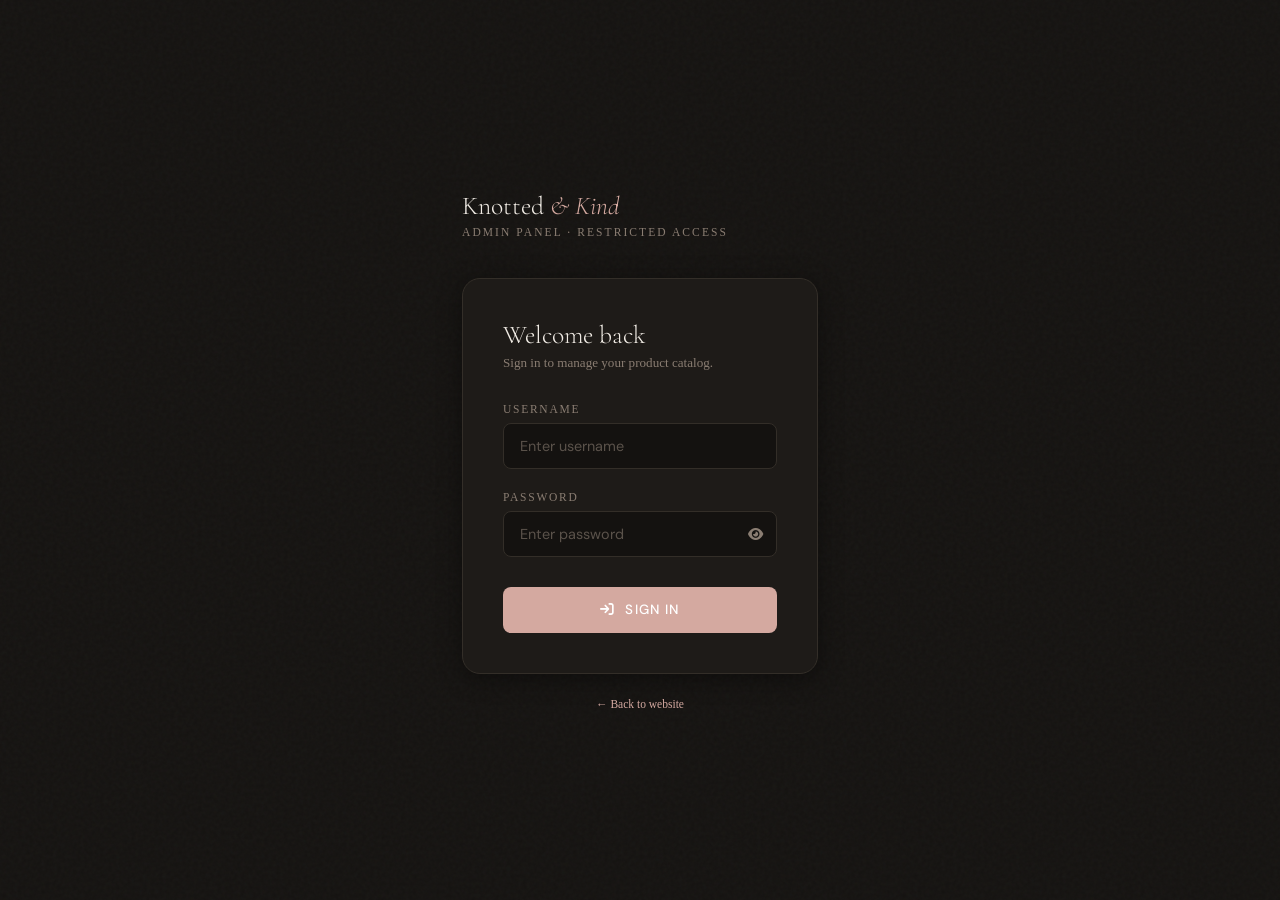
==== admin.html @ 5cdba19e "Uploaded files" ====
<!DOCTYPE html>
<html lang="en">
<head>
  <!-- =============================================
       KNOTTED & KIND — Admin Panel (admin.html)
       
       🔒 This page is NOT linked anywhere on the website.
       Access it directly at: yoursite.com/admin.html
       Default login: admin / knotted2025
       (Change credentials in admin.js → ADMIN_CONFIG)
       ============================================= -->
  <meta charset="UTF-8" />
  <meta name="viewport" content="width=device-width, initial-scale=1.0" />
  <title>Admin Panel — Knotted & Kind</title>

  <!-- Prevent search engines from indexing this page -->
  <meta name="robots" content="noindex, nofollow" />

  <!-- Font Awesome CDN -->
  <link href="https://cdnjs.cloudflare.com/ajax/libs/font-awesome/6.5.0/css/all.min.css" rel="stylesheet" />
  <!-- Google Fonts -->
  <link href="https://fonts.googleapis.com/css2?family=Cormorant+Garamond:ital,wght@0,300;0,400;0,600;1,300;1,400&family=DM+Sans:wght@300;400;500&display=swap" rel="stylesheet" />
  <!-- Admin Styles (separate CSS file) -->
  <link rel="stylesheet" href="admin.css" />
</head>
<body>

  <!-- =============================================
       LOGIN SCREEN
       Shown by default; hidden after successful auth.
       ============================================= -->
  <div id="loginScreen">
    <div class="login-box">

      <!-- Brand -->
      <div class="login-logo">Knotted <span>& Kind</span></div>
      <div class="login-subtitle">Admin Panel · Restricted Access</div>

      <!-- Login Card -->
      <div class="login-card">
        <h2>Welcome back</h2>
        <p>Sign in to manage your product catalog.</p>

        <form id="loginForm" novalidate>

          <!-- Username -->
          <div class="admin-form-group">
            <label class="admin-label" for="adminUsername">Username</label>
            <input
              type="text"
              id="adminUsername"
              class="admin-input"
              placeholder="Enter username"
              autocomplete="username"
              spellcheck="false"
            />
            <div class="input-hint" id="userError"></div>
          </div>

          <!-- Password -->
          <div class="admin-form-group">
            <label class="admin-label" for="adminPassword">Password</label>
            <div class="password-wrap">
              <input
                type="password"
                id="adminPassword"
                class="admin-input"
                placeholder="Enter password"
                autocomplete="current-password"
              />
              <button type="button" class="toggle-pw" id="togglePassword" aria-label="Toggle password">
                <i class="fa-solid fa-eye"></i>
              </button>
            </div>
            <div class="input-hint" id="passError"></div>
          </div>

          <button type="submit" class="btn-login">
            <i class="fa-solid fa-arrow-right-to-bracket" style="margin-right:0.4rem;"></i>
            Sign In
          </button>
        </form>
      </div>

      <div class="login-footer">
        <a href="index.html">← Back to website</a>
      </div>
    </div>
  </div>


  <!-- =============================================
       ADMIN APP SHELL
       Hidden until login; shown via JS.
       ============================================= -->
  <div id="adminApp">

    <!-- =========================================
         SIDEBAR
         ========================================= -->
    <aside class="admin-sidebar">

      <!-- Logo -->
      <div class="sidebar-logo">
        <div class="sidebar-logo-text">Knotted <span>& Kind</span></div>
        <span class="sidebar-badge">Admin Dashboard</span>
      </div>

      <!-- Navigation -->
      <nav class="sidebar-nav">
        <div class="sidebar-section-label">Manage</div>

        <a class="sidebar-link active" data-tab="products">
          <i class="fa-solid fa-box-open"></i>
          Products
          <span class="badge-count" id="sidebarProductCount">0</span>
        </a>

        <div class="sidebar-section-label" style="margin-top:0.5rem;">Tools</div>

        <a class="sidebar-link" id="btnExport">
          <i class="fa-solid fa-download"></i>
          Export JSON
        </a>

        <a class="sidebar-link" id="btnImport">
          <i class="fa-solid fa-upload"></i>
          Import JSON
        </a>
        <!-- Hidden file input for import -->
        <input type="file" id="importFileInput" accept=".json" style="display:none;" />

        <div class="sidebar-section-label" style="margin-top:0.5rem;">Site</div>

        <a class="sidebar-link" href="index.html" target="_blank">
          <i class="fa-solid fa-arrow-up-right-from-square"></i>
          View Website
        </a>

        <a class="sidebar-link" href="products.html" target="_blank">
          <i class="fa-solid fa-store"></i>
          View Shop
        </a>
      </nav>

      <!-- Footer / Logout -->
      <div class="sidebar-footer">
        <button class="btn-logout" id="btnLogout">
          <i class="fa-solid fa-arrow-right-from-bracket"></i>
          Log Out
        </button>
      </div>
    </aside>


    <!-- =========================================
         MAIN CONTENT
         ========================================= -->
    <div class="admin-main">

      <!-- Top Bar -->
      <header class="admin-topbar">
        <div>
          <div class="topbar-title">Product Manager</div>
          <div class="topbar-subtitle">Add, edit, reorder and manage your catalog</div>
        </div>
        <div class="topbar-actions">
          <!-- Search -->
          <div style="position:relative;">
            <i class="fa-solid fa-magnifying-glass" style="position:absolute; left:0.75rem; top:50%; transform:translateY(-50%); color:#8a7d72; font-size:0.8rem;"></i>
            <input
              type="search"
              id="tableSearch"
              placeholder="Search products..."
              style="background:#1e1b18; border:1px solid #332e28; border-radius:0.5rem; padding:0.55rem 0.9rem 0.55rem 2.2rem; color:#f0ebe4; font-family:'DM Sans',sans-serif; font-size:0.82rem; outline:none; width:200px; transition:border-color 0.2s;"
              onfocus="this.style.borderColor='#d4a9a0'"
              onblur="this.style.borderColor='#332e28'"
            />
          </div>
          <!-- Reset button -->
          <button class="btn-admin btn-admin-secondary" id="btnReset" title="Reset to default products">
            <i class="fa-solid fa-rotate-left"></i> Reset
          </button>
          <!-- Add Product -->
          <button class="btn-admin btn-admin-primary" id="btnAddProduct">
            <i class="fa-solid fa-plus"></i> Add Product
          </button>
        </div>
      </header>


      <!-- Scrollable Content -->
      <div class="admin-content">

        <!-- ── STATS ROW ── -->
        <div class="stats-row">
          <div class="stat-card accent1">
            <div class="stat-icon"><i class="fa-solid fa-box-open"></i></div>
            <div class="stat-value" id="statTotal">0</div>
            <div class="stat-name">Total Products</div>
          </div>
          <div class="stat-card accent2">
            <div class="stat-icon"><i class="fa-solid fa-eye"></i></div>
            <div class="stat-value" id="statVisible">0</div>
            <div class="stat-name">Visible</div>
          </div>
          <div class="stat-card accent3">
            <div class="stat-icon"><i class="fa-solid fa-star"></i></div>
            <div class="stat-value" id="statFeatured">0</div>
            <div class="stat-name">Featured</div>
          </div>
          <div class="stat-card accent4">
            <div class="stat-icon"><i class="fa-solid fa-tags"></i></div>
            <div class="stat-value" id="statCats">0</div>
            <div class="stat-name">Categories</div>
          </div>
        </div>

        <!-- ── PRODUCTS TABLE ── -->
        <div id="panel-products" class="admin-panel">
          <div class="section-card">
            <div class="section-card-header">
              <span class="section-card-title">All Products</span>
              <span style="font-size:0.75rem; color:#8a7d72;">
                <i class="fa-solid fa-grip-lines-vertical" style="margin-right:0.3rem;"></i>
                Drag rows to reorder · Changes auto-save
              </span>
            </div>
            <div class="section-card-body" style="overflow-x:auto;">
              <table class="admin-table">
                <thead>
                  <tr>
                    <th style="width:40px;"></th>
                    <th>Product</th>
                    <th>Category</th>
                    <th>Price</th>
                    <th>Visible</th>
                    <th>Featured</th>
                    <th>Badge</th>
                    <th>Actions</th>
                  </tr>
                </thead>
                <tbody id="productTableBody">
                  <!-- Populated by admin.js -->
                </tbody>
              </table>
            </div>
          </div>

          <!-- Help text -->
          <div style="font-size:0.75rem; color:#8a7d72; line-height:1.8; padding:0 0.2rem;">
            <i class="fa-solid fa-circle-info" style="margin-right:0.3rem; color:#d4a9a0;"></i>
            <strong style="color:#a89b8c;">Visible toggle</strong> — shows/hides the product on your shop page.
            &nbsp;·&nbsp;
            <i class="fa-solid fa-star" style="color:#d4b86a;"></i>
            <strong style="color:#a89b8c;">Star</strong> — marks product as featured on the homepage.
            &nbsp;·&nbsp;
            All changes are saved instantly and reflected on your website without refreshing.
          </div>
        </div>

      </div><!-- /admin-content -->
    </div><!-- /admin-main -->
  </div><!-- /adminApp -->


  <!-- =============================================
       ADD / EDIT PRODUCT MODAL
       ============================================= -->
  <div class="admin-modal-overlay" id="modalOverlay">
    <div class="admin-modal" id="productModal" role="dialog" aria-modal="true" aria-labelledby="modalTitle">

      <!-- Modal Header -->
      <div class="modal-header">
        <span class="modal-title" id="modalTitle">Add New Product</span>
        <button class="modal-close" id="btnCloseModal" aria-label="Close modal">
          <i class="fa-solid fa-xmark"></i>
        </button>
      </div>

      <!-- Modal Body: Product Form -->
      <div class="modal-body">
        <form id="productForm" novalidate>

          <!-- Hidden ID field for edits -->
          <input type="hidden" id="hiddenProductId" />

          <!-- Row 1: Name + Category -->
          <div class="form-row">
            <div class="form-group">
              <label for="formName">Product Name *</label>
              <input type="text" id="formName" placeholder="e.g. Baby Caps" required />
            </div>
            <div class="form-group">
              <label for="formCategory">Category *</label>
              <select id="formCategory" required>
                <option value="" disabled selected>Select category</option>
                <option value="baby">Baby Collection</option>
                <option value="accessories">Accessories</option>
                <option value="home">Home & Fun</option>
              </select>
            </div>
          </div>

          <!-- Row 2: Price + Original Price -->
          <div class="form-row">
            <div class="form-group">
              <label for="formPrice">Price (₹) *</label>
              <input type="number" id="formPrice" placeholder="e.g. 250" min="0" step="1" required />
            </div>
            <div class="form-group">
              <label for="formOriginalPrice">Original Price (₹) <span style="opacity:0.5;">optional — shows strikethrough</span></label>
              <input type="number" id="formOriginalPrice" placeholder="e.g. 350" min="0" step="1" />
            </div>
          </div>

          <!-- Row 3: Description -->
          <div class="form-row full">
            <div class="form-group">
              <label for="formDescription">Description *</label>
              <textarea id="formDescription" placeholder="Short product description..." rows="3" required></textarea>
            </div>
          </div>

          <!-- Row 4: WhatsApp Number -->
          <div class="form-row full">
            <div class="form-group">
              <label for="formWaNumber">WhatsApp Number (with country code, no +)</label>
              <input type="text" id="formWaNumber" placeholder="e.g. 919999999999" />
            </div>
          </div>

          <!-- Emoji Picker -->
          <div class="form-group" style="margin-bottom:1.2rem;">
            <label>Product Emoji * <span id="emojiPreview" style="margin-left:0.5rem; font-size:1.2rem;"></span></label>
            <input type="hidden" id="formEmoji" required />
            <div class="emoji-picker-row" id="emojiPicker">
              <!-- Populated by admin.js -->
            </div>
          </div>

          <!-- Background Color Picker -->
          <div class="form-group" style="margin-bottom:1.2rem;">
            <label>Card Background Color *</label>
            <input type="hidden" id="formBgClass" required />
            <div class="color-picker-row" id="colorPicker">
              <!-- Populated by admin.js -->
            </div>
          </div>

          <!-- Badge Picker -->
          <div class="form-group" style="margin-bottom:1.2rem;">
            <label>Badge Label</label>
            <input type="hidden" id="formBadge" />
            <div class="badge-preview-row" id="badgePicker">
              <!-- Populated by admin.js -->
            </div>
          </div>

          <!-- Visibility + Featured Toggles -->
          <div class="toggle-row">
            <div class="toggle-label">
              <strong>Visible on Shop</strong>
              Show this product on the products page
            </div>
            <label class="visibility-toggle">
              <input type="checkbox" id="formVisible" checked />
              <span class="toggle-slider"></span>
            </label>
          </div>

          <div class="toggle-row">
            <div class="toggle-label">
              <strong>Featured on Homepage</strong>
              Show in the homepage featured products section
            </div>
            <label class="visibility-toggle">
              <input type="checkbox" id="formFeatured" />
              <span class="toggle-slider"></span>
            </label>
          </div>

        </form>
      </div><!-- /modal-body -->

      <!-- Modal Footer -->
      <div class="modal-footer">
        <button class="btn-admin btn-admin-secondary" id="btnCancelModal">Cancel</button>
        <button class="btn-admin btn-admin-primary" type="submit" form="productForm">
          <i class="fa-solid fa-floppy-disk"></i> Save Product
        </button>
      </div>

    </div><!-- /admin-modal -->
  </div><!-- /modal-overlay -->


  <!-- =============================================
       SCRIPTS (order matters)
       1. products-data.js — shared data layer
       2. admin.js          — admin panel logic
       ============================================= -->
  <script src="products-data.js"></script>
  <script src="admin.js"></script>

  <!-- Update sidebar badge count after init -->
  <script>
    // Sync the sidebar product count badge whenever the page loads
    document.addEventListener("DOMContentLoaded", () => {
      const badge = document.getElementById("sidebarProductCount");
      if (badge) badge.textContent = getProducts().length;
    });
  </script>

</body>
</html>
---- admin.css ----
/* ============================================================
   KNOTTED & KIND — Admin Panel Styles (admin.css)
   A sleek dark-mode dashboard that contrasts the soft public site.
   ============================================================ */

/* ============================================================
   1. DESIGN TOKENS
   ============================================================ */
:root {
  /* Admin palette — dark, authoritative, editorial */
  --admin-bg:       #141210;
  --admin-surface:  #1e1b18;
  --admin-card:     #252118;
  --admin-border:   #332e28;
  --admin-hover:    #2e2920;
  --admin-text:     #f0ebe4;
  --admin-muted:    #8a7d72;
  --admin-accent:   #d4a9a0;   /* dusty rose — matches brand */
  --admin-accent2:  #b8c4b1;   /* sage */
  --admin-danger:   #c97c6a;
  --admin-success:  #7ab87a;
  --admin-warning:  #d4b86a;
  --admin-blue:     #7aa8d4;

  --admin-radius:   0.75rem;
  --admin-shadow:   0 4px 24px rgba(0,0,0,0.4);

  --font-display:   'Cormorant Garamond', serif;
  --font-body:      'DM Sans', sans-serif;
  --font-mono:      'JetBrains Mono', 'Fira Code', monospace;
}

/* ============================================================
   2. RESET
   ============================================================ */
*, *::before, *::after { box-sizing: border-box; margin: 0; padding: 0; }

html, body {
  height: 100%;
  -webkit-font-smoothing: antialiased;
}

/* ============================================================
   3. LOGIN SCREEN
   ============================================================ */
#loginScreen {
  position: fixed;
  inset: 0;
  background: var(--admin-bg);
  display: flex;
  align-items: center;
  justify-content: center;
  z-index: 99999;
  /* subtle grain */
  background-image: url("data:image/svg+xml,%3Csvg viewBox='0 0 256 256' xmlns='http://www.w3.org/2000/svg'%3E%3Cfilter id='noise'%3E%3CfeTurbulence type='fractalNoise' baseFrequency='0.9' numOctaves='4' stitchTiles='stitch'/%3E%3C/filter%3E%3Crect width='100%25' height='100%25' filter='url(%23noise)' opacity='0.03'/%3E%3C/svg%3E");
}

.login-box {
  width: 100%;
  max-width: 420px;
  padding: 2rem;
}

.login-logo {
  font-family: var(--font-display);
  font-size: 1.6rem;
  font-weight: 300;
  color: var(--admin-text);
  margin-bottom: 0.3rem;
}

.login-logo span { color: var(--admin-accent); font-style: italic; }

.login-subtitle {
  font-size: 0.72rem;
  letter-spacing: 0.18em;
  text-transform: uppercase;
  color: var(--admin-muted);
  margin-bottom: 2.5rem;
}

.login-card {
  background: var(--admin-surface);
  border: 1px solid var(--admin-border);
  border-radius: calc(var(--admin-radius) * 1.5);
  padding: 2.5rem;
  box-shadow: var(--admin-shadow);
}

.login-card h2 {
  font-family: var(--font-display);
  font-size: 1.6rem;
  font-weight: 300;
  color: var(--admin-text);
  margin-bottom: 0.3rem;
}

.login-card p {
  font-size: 0.82rem;
  color: var(--admin-muted);
  margin-bottom: 2rem;
}

.admin-form-group { margin-bottom: 1.4rem; }

.admin-label {
  display: block;
  font-size: 0.72rem;
  letter-spacing: 0.15em;
  text-transform: uppercase;
  color: var(--admin-muted);
  margin-bottom: 0.5rem;
  font-weight: 500;
}

.admin-input {
  width: 100%;
  background: var(--admin-bg);
  border: 1px solid var(--admin-border);
  border-radius: 0.5rem;
  padding: 0.8rem 1rem;
  font-family: var(--font-body);
  font-size: 0.9rem;
  color: var(--admin-text);
  transition: border-color 0.2s, box-shadow 0.2s;
  outline: none;
}

.admin-input::placeholder { color: var(--admin-muted); opacity: 0.6; }

.admin-input:focus {
  border-color: var(--admin-accent);
  box-shadow: 0 0 0 3px rgba(212,169,160,0.15);
}

.admin-input.error { border-color: var(--admin-danger); }

.input-hint {
  font-size: 0.72rem;
  color: var(--admin-danger);
  margin-top: 0.4rem;
  display: none;
}

.input-hint.show { display: block; }

.password-wrap { position: relative; }

.toggle-pw {
  position: absolute;
  right: 0.9rem;
  top: 50%;
  transform: translateY(-50%);
  background: none;
  border: none;
  color: var(--admin-muted);
  cursor: pointer;
  font-size: 0.85rem;
  transition: color 0.2s;
}

.toggle-pw:hover { color: var(--admin-text); }

.btn-login {
  width: 100%;
  background: var(--admin-accent);
  color: #fff;
  border: none;
  padding: 0.9rem;
  border-radius: 0.5rem;
  font-family: var(--font-body);
  font-size: 0.84rem;
  letter-spacing: 0.1em;
  text-transform: uppercase;
  cursor: pointer;
  transition: background 0.2s, transform 0.15s;
  font-weight: 500;
  margin-top: 0.5rem;
}

.btn-login:hover  { background: #c49590; transform: translateY(-1px); }
.btn-login:active { transform: translateY(0); }

.login-footer {
  margin-top: 1.5rem;
  font-size: 0.72rem;
  color: var(--admin-muted);
  text-align: center;
}

.login-footer a {
  color: var(--admin-accent);
  text-decoration: none;
}

/* ============================================================
   4. ADMIN APP SHELL (hidden until login)
   ============================================================ */
#adminApp {
  display: none;
  height: 100vh;
  background: var(--admin-bg);
  color: var(--admin-text);
  font-family: var(--font-body);
  font-weight: 300;
  overflow: hidden;
}

#adminApp.visible { display: flex; }

/* ============================================================
   5. SIDEBAR
   ============================================================ */
.admin-sidebar {
  width: 240px;
  background: var(--admin-surface);
  border-right: 1px solid var(--admin-border);
  display: flex;
  flex-direction: column;
  flex-shrink: 0;
  overflow-y: auto;
  transition: width 0.3s ease;
}

.sidebar-logo {
  padding: 1.8rem 1.5rem 1.2rem;
  border-bottom: 1px solid var(--admin-border);
}

.sidebar-logo-text {
  font-family: var(--font-display);
  font-size: 1.25rem;
  font-weight: 300;
  color: var(--admin-text);
}

.sidebar-logo-text span { color: var(--admin-accent); font-style: italic; }

.sidebar-badge {
  font-size: 0.62rem;
  letter-spacing: 0.15em;
  text-transform: uppercase;
  color: var(--admin-muted);
  display: block;
  margin-top: 0.15rem;
}

.sidebar-nav {
  padding: 1rem 0;
  flex: 1;
}

.sidebar-section-label {
  font-size: 0.62rem;
  letter-spacing: 0.2em;
  text-transform: uppercase;
  color: var(--admin-muted);
  padding: 0.8rem 1.5rem 0.4rem;
}

.sidebar-link {
  display: flex;
  align-items: center;
  gap: 0.75rem;
  padding: 0.7rem 1.5rem;
  font-size: 0.84rem;
  color: var(--admin-muted);
  cursor: pointer;
  transition: all 0.2s;
  border-left: 2px solid transparent;
  text-decoration: none;
}

.sidebar-link:hover {
  color: var(--admin-text);
  background: var(--admin-hover);
}

.sidebar-link.active {
  color: var(--admin-accent);
  border-left-color: var(--admin-accent);
  background: rgba(212,169,160,0.08);
}

.sidebar-link i { width: 16px; text-align: center; font-size: 0.85rem; }

.sidebar-link .badge-count {
  margin-left: auto;
  background: var(--admin-accent);
  color: #fff;
  font-size: 0.65rem;
  padding: 0.15rem 0.5rem;
  border-radius: 100px;
  font-weight: 500;
}

.sidebar-footer {
  padding: 1.2rem 1.5rem;
  border-top: 1px solid var(--admin-border);
}

.btn-logout {
  display: flex;
  align-items: center;
  gap: 0.6rem;
  font-size: 0.8rem;
  color: var(--admin-muted);
  background: none;
  border: none;
  cursor: pointer;
  transition: color 0.2s;
  font-family: var(--font-body);
  padding: 0;
}

.btn-logout:hover { color: var(--admin-danger); }

/* ============================================================
   6. MAIN CONTENT AREA
   ============================================================ */
.admin-main {
  flex: 1;
  display: flex;
  flex-direction: column;
  overflow: hidden;
}

/* Top bar */
.admin-topbar {
  background: var(--admin-surface);
  border-bottom: 1px solid var(--admin-border);
  padding: 1rem 2rem;
  display: flex;
  align-items: center;
  justify-content: space-between;
  flex-shrink: 0;
}

.topbar-title {
  font-family: var(--font-display);
  font-size: 1.5rem;
  font-weight: 300;
  color: var(--admin-text);
}

.topbar-subtitle {
  font-size: 0.75rem;
  color: var(--admin-muted);
  margin-top: 0.1rem;
}

.topbar-actions { display: flex; gap: 0.75rem; align-items: center; }

/* Content scroll area */
.admin-content {
  flex: 1;
  overflow-y: auto;
  padding: 2rem;
}

/* ============================================================
   7. STAT CARDS (dashboard overview)
   ============================================================ */
.stats-row {
  display: grid;
  grid-template-columns: repeat(auto-fit, minmax(180px, 1fr));
  gap: 1rem;
  margin-bottom: 2rem;
}

.stat-card {
  background: var(--admin-card);
  border: 1px solid var(--admin-border);
  border-radius: var(--admin-radius);
  padding: 1.4rem;
  position: relative;
  overflow: hidden;
}

.stat-card::after {
  content: '';
  position: absolute;
  top: 0; right: 0;
  width: 60px; height: 60px;
  border-radius: 0 var(--admin-radius) 0 60px;
  opacity: 0.06;
}

.stat-card.accent1::after { background: var(--admin-accent); }
.stat-card.accent2::after { background: var(--admin-accent2); }
.stat-card.accent3::after { background: var(--admin-warning); }
.stat-card.accent4::after { background: var(--admin-blue); }

.stat-icon {
  font-size: 1.1rem;
  margin-bottom: 0.8rem;
}

.stat-card.accent1 .stat-icon { color: var(--admin-accent); }
.stat-card.accent2 .stat-icon { color: var(--admin-accent2); }
.stat-card.accent3 .stat-icon { color: var(--admin-warning); }
.stat-card.accent4 .stat-icon { color: var(--admin-blue); }

.stat-value {
  font-family: var(--font-display);
  font-size: 2.2rem;
  font-weight: 300;
  line-height: 1;
  color: var(--admin-text);
  margin-bottom: 0.3rem;
}

.stat-name {
  font-size: 0.72rem;
  letter-spacing: 0.12em;
  text-transform: uppercase;
  color: var(--admin-muted);
}

/* ============================================================
   8. PRODUCT TABLE
   ============================================================ */
.section-card {
  background: var(--admin-card);
  border: 1px solid var(--admin-border);
  border-radius: calc(var(--admin-radius) * 1.2);
  overflow: hidden;
  margin-bottom: 1.5rem;
}

.section-card-header {
  padding: 1.2rem 1.5rem;
  border-bottom: 1px solid var(--admin-border);
  display: flex;
  align-items: center;
  justify-content: space-between;
  gap: 1rem;
  flex-wrap: wrap;
}

.section-card-title {
  font-family: var(--font-display);
  font-size: 1.1rem;
  font-weight: 400;
  color: var(--admin-text);
}

.section-card-body { padding: 0; }

/* Table */
.admin-table {
  width: 100%;
  border-collapse: collapse;
  font-size: 0.84rem;
}

.admin-table th {
  padding: 0.85rem 1.2rem;
  font-size: 0.68rem;
  letter-spacing: 0.15em;
  text-transform: uppercase;
  color: var(--admin-muted);
  font-weight: 500;
  text-align: left;
  border-bottom: 1px solid var(--admin-border);
  white-space: nowrap;
}

.admin-table td {
  padding: 1rem 1.2rem;
  border-bottom: 1px solid rgba(51,46,40,0.5);
  vertical-align: middle;
  color: var(--admin-text);
}

.admin-table tr:last-child td { border-bottom: none; }

.admin-table tr:hover td { background: var(--admin-hover); }

/* Product preview in table */
.table-product-preview {
  display: flex;
  align-items: center;
  gap: 0.9rem;
}

.table-emoji-thumb {
  width: 42px;
  height: 42px;
  border-radius: 0.5rem;
  display: flex;
  align-items: center;
  justify-content: center;
  font-size: 1.4rem;
  flex-shrink: 0;
}

.table-product-name {
  font-family: var(--font-display);
  font-size: 1rem;
  font-weight: 400;
  color: var(--admin-text);
}

.table-product-id {
  font-size: 0.68rem;
  color: var(--admin-muted);
  font-family: var(--font-mono);
}

/* Visibility toggle */
.visibility-toggle {
  position: relative;
  width: 40px;
  height: 22px;
  flex-shrink: 0;
}

.visibility-toggle input { opacity: 0; width: 0; height: 0; }

.toggle-slider {
  position: absolute;
  inset: 0;
  background: var(--admin-border);
  border-radius: 100px;
  cursor: pointer;
  transition: background 0.2s;
}

.toggle-slider::before {
  content: '';
  position: absolute;
  width: 16px;
  height: 16px;
  left: 3px;
  top: 3px;
  background: var(--admin-muted);
  border-radius: 50%;
  transition: transform 0.2s, background 0.2s;
}

.visibility-toggle input:checked + .toggle-slider { background: rgba(212,169,160,0.25); }
.visibility-toggle input:checked + .toggle-slider::before {
  transform: translateX(18px);
  background: var(--admin-accent);
}

/* Category pill */
.category-pill {
  font-size: 0.68rem;
  padding: 0.2rem 0.65rem;
  border-radius: 100px;
  font-weight: 500;
  letter-spacing: 0.06em;
}

.pill-baby        { background: rgba(212,169,160,0.15); color: var(--admin-accent); }
.pill-accessories { background: rgba(184,196,177,0.15); color: var(--admin-accent2); }
.pill-home        { background: rgba(212,184,106,0.12); color: var(--admin-warning); }

/* Featured star */
.featured-star {
  background: none;
  border: none;
  cursor: pointer;
  font-size: 1rem;
  color: var(--admin-border);
  transition: color 0.2s, transform 0.2s;
  padding: 0;
}

.featured-star:hover { transform: scale(1.2); }
.featured-star.starred { color: var(--admin-warning); }

/* Action buttons */
.btn-action {
  background: none;
  border: 1px solid var(--admin-border);
  color: var(--admin-muted);
  padding: 0.35rem 0.7rem;
  border-radius: 0.4rem;
  font-size: 0.78rem;
  cursor: pointer;
  transition: all 0.2s;
  font-family: var(--font-body);
  display: inline-flex;
  align-items: center;
  gap: 0.35rem;
}

.btn-action:hover        { border-color: var(--admin-text); color: var(--admin-text); }
.btn-action.btn-edit:hover { border-color: var(--admin-accent); color: var(--admin-accent); }
.btn-action.btn-del:hover  { border-color: var(--admin-danger); color: var(--admin-danger); }

/* Sort handle */
.sort-handle {
  cursor: grab;
  color: var(--admin-border);
  font-size: 0.9rem;
  padding: 0 0.3rem;
  transition: color 0.2s;
}

.sort-handle:hover { color: var(--admin-muted); }
.sort-handle:active { cursor: grabbing; }

/* ============================================================
   9. MODAL (Add / Edit Product)
   ============================================================ */
.admin-modal-overlay {
  position: fixed;
  inset: 0;
  background: rgba(0,0,0,0.7);
  backdrop-filter: blur(4px);
  z-index: 10000;
  display: flex;
  align-items: center;
  justify-content: center;
  padding: 1rem;
  opacity: 0;
  pointer-events: none;
  transition: opacity 0.25s ease;
}

.admin-modal-overlay.open {
  opacity: 1;
  pointer-events: all;
}

.admin-modal {
  background: var(--admin-surface);
  border: 1px solid var(--admin-border);
  border-radius: calc(var(--admin-radius) * 1.5);
  width: 100%;
  max-width: 640px;
  max-height: 90vh;
  overflow-y: auto;
  box-shadow: 0 24px 80px rgba(0,0,0,0.6);
  transform: translateY(20px) scale(0.98);
  transition: transform 0.25s ease;
}

.admin-modal-overlay.open .admin-modal {
  transform: translateY(0) scale(1);
}

.modal-header {
  padding: 1.5rem 2rem;
  border-bottom: 1px solid var(--admin-border);
  display: flex;
  align-items: center;
  justify-content: space-between;
}

.modal-title {
  font-family: var(--font-display);
  font-size: 1.3rem;
  font-weight: 300;
  color: var(--admin-text);
}

.modal-close {
  background: none;
  border: none;
  color: var(--admin-muted);
  font-size: 1.1rem;
  cursor: pointer;
  transition: color 0.2s;
  width: 30px; height: 30px;
  display: flex; align-items: center; justify-content: center;
}

.modal-close:hover { color: var(--admin-text); }

.modal-body { padding: 2rem; }

.modal-footer {
  padding: 1.2rem 2rem;
  border-top: 1px solid var(--admin-border);
  display: flex;
  justify-content: flex-end;
  gap: 0.75rem;
}

/* Modal form fields */
.form-row {
  display: grid;
  grid-template-columns: 1fr 1fr;
  gap: 1rem;
  margin-bottom: 1.2rem;
}

.form-row.full { grid-template-columns: 1fr; }

.form-group { display: flex; flex-direction: column; gap: 0.4rem; }

.form-group label {
  font-size: 0.72rem;
  letter-spacing: 0.12em;
  text-transform: uppercase;
  color: var(--admin-muted);
  font-weight: 500;
}

.form-group input,
.form-group select,
.form-group textarea {
  background: var(--admin-bg);
  border: 1px solid var(--admin-border);
  border-radius: 0.5rem;
  padding: 0.7rem 0.9rem;
  font-family: var(--font-body);
  font-size: 0.88rem;
  color: var(--admin-text);
  transition: border-color 0.2s, box-shadow 0.2s;
  outline: none;
  width: 100%;
}

.form-group input::placeholder,
.form-group textarea::placeholder { color: var(--admin-muted); opacity: 0.5; }

.form-group input:focus,
.form-group select:focus,
.form-group textarea:focus {
  border-color: var(--admin-accent);
  box-shadow: 0 0 0 3px rgba(212,169,160,0.12);
}

.form-group select option { background: var(--admin-surface); }

.form-group textarea { resize: vertical; min-height: 90px; }

/* Emoji picker */
.emoji-picker-row {
  display: flex;
  flex-wrap: wrap;
  gap: 0.5rem;
  margin-top: 0.5rem;
}

.emoji-opt {
  width: 38px; height: 38px;
  background: var(--admin-bg);
  border: 1px solid var(--admin-border);
  border-radius: 0.4rem;
  display: flex;
  align-items: center;
  justify-content: center;
  font-size: 1.3rem;
  cursor: pointer;
  transition: all 0.15s;
  user-select: none;
}

.emoji-opt:hover  { border-color: var(--admin-muted); transform: scale(1.1); }
.emoji-opt.active { border-color: var(--admin-accent); background: rgba(212,169,160,0.12); }

/* Color picker */
.color-picker-row {
  display: flex;
  flex-wrap: wrap;
  gap: 0.5rem;
  margin-top: 0.5rem;
}

.color-opt {
  width: 30px; height: 30px;
  border-radius: 50%;
  border: 2px solid transparent;
  cursor: pointer;
  transition: transform 0.15s, border-color 0.15s;
}

.color-opt:hover  { transform: scale(1.15); }
.color-opt.active { border-color: var(--admin-text); transform: scale(1.1); }

/* Badge preview */
.badge-preview-row {
  display: flex;
  gap: 0.5rem;
  flex-wrap: wrap;
  margin-top: 0.4rem;
}

.badge-opt {
  padding: 0.3rem 0.8rem;
  border-radius: 100px;
  font-size: 0.72rem;
  cursor: pointer;
  border: 1px solid var(--admin-border);
  color: var(--admin-muted);
  transition: all 0.15s;
  font-weight: 500;
  letter-spacing: 0.06em;
}

.badge-opt.none-opt.active { background: var(--admin-border); color: var(--admin-text); border-color: var(--admin-text); }
.badge-opt.hot-opt  { border-color: #d4a9a0; color: #d4a9a0; }
.badge-opt.hot-opt.active  { background: #d4a9a0; color: #141210; }
.badge-opt.new-opt  { border-color: #b8c4b1; color: #b8c4b1; }
.badge-opt.new-opt.active  { background: #b8c4b1; color: #141210; }
.badge-opt.sale-opt { border-color: #d4b86a; color: #d4b86a; }
.badge-opt.sale-opt.active { background: #d4b86a; color: #141210; }

/* Toggle checkbox in modal */
.toggle-row {
  display: flex;
  align-items: center;
  gap: 1rem;
  padding: 0.8rem 0;
  border-top: 1px solid var(--admin-border);
  margin-top: 0.5rem;
}

.toggle-label {
  font-size: 0.82rem;
  color: var(--admin-muted);
  flex: 1;
}

.toggle-label strong { display: block; color: var(--admin-text); font-weight: 400; }

/* ============================================================
   10. ADMIN BUTTONS
   ============================================================ */
.btn-admin {
  padding: 0.65rem 1.3rem;
  border-radius: 0.5rem;
  font-family: var(--font-body);
  font-size: 0.8rem;
  font-weight: 400;
  letter-spacing: 0.06em;
  cursor: pointer;
  border: none;
  transition: all 0.2s;
  display: inline-flex;
  align-items: center;
  gap: 0.4rem;
}

.btn-admin-primary {
  background: var(--admin-accent);
  color: #fff;
}

.btn-admin-primary:hover { background: #c49590; transform: translateY(-1px); }

.btn-admin-secondary {
  background: var(--admin-card);
  color: var(--admin-muted);
  border: 1px solid var(--admin-border);
}

.btn-admin-secondary:hover { color: var(--admin-text); border-color: var(--admin-muted); }

.btn-admin-danger {
  background: rgba(201,124,106,0.12);
  color: var(--admin-danger);
  border: 1px solid rgba(201,124,106,0.3);
}

.btn-admin-danger:hover { background: rgba(201,124,106,0.22); }

.btn-admin-success {
  background: rgba(122,184,122,0.12);
  color: var(--admin-success);
  border: 1px solid rgba(122,184,122,0.3);
}

.btn-admin-success:hover { background: rgba(122,184,122,0.22); }

/* ============================================================
   11. CONFIRM DIALOG
   ============================================================ */
.confirm-dialog {
  background: var(--admin-surface);
  border: 1px solid var(--admin-border);
  border-radius: var(--admin-radius);
  padding: 2rem;
  max-width: 380px;
  text-align: center;
}

.confirm-icon {
  font-size: 2.5rem;
  margin-bottom: 1rem;
}

.confirm-title {
  font-family: var(--font-display);
  font-size: 1.3rem;
  color: var(--admin-text);
  margin-bottom: 0.5rem;
}

.confirm-msg {
  font-size: 0.85rem;
  color: var(--admin-muted);
  margin-bottom: 1.5rem;
}

.confirm-actions { display: flex; gap: 0.75rem; justify-content: center; }

/* ============================================================
   12. TOAST (admin)
   ============================================================ */
.admin-toast {
  position: fixed;
  bottom: 2rem;
  right: 2rem;
  background: var(--admin-surface);
  border: 1px solid var(--admin-border);
  border-radius: 0.6rem;
  padding: 0.9rem 1.4rem;
  font-size: 0.84rem;
  color: var(--admin-text);
  z-index: 20000;
  box-shadow: var(--admin-shadow);
  display: flex;
  align-items: center;
  gap: 0.6rem;
  transform: translateY(20px);
  opacity: 0;
  transition: all 0.3s ease;
  pointer-events: none;
  max-width: 320px;
}

.admin-toast.show { opacity: 1; transform: translateY(0); }
.admin-toast.toast-success i { color: var(--admin-success); }
.admin-toast.toast-error   i { color: var(--admin-danger); }
.admin-toast.toast-info    i { color: var(--admin-blue); }

/* ============================================================
   13. EMPTY STATE (no products)
   ============================================================ */
.admin-empty {
  text-align: center;
  padding: 4rem 2rem;
  color: var(--admin-muted);
}

.admin-empty i { font-size: 3rem; margin-bottom: 1rem; display: block; color: var(--admin-border); }
.admin-empty p { font-family: var(--font-display); font-size: 1.1rem; }

/* ============================================================
   14. SCROLLBAR STYLING
   ============================================================ */
::-webkit-scrollbar { width: 6px; height: 6px; }
::-webkit-scrollbar-track { background: var(--admin-bg); }
::-webkit-scrollbar-thumb { background: var(--admin-border); border-radius: 3px; }
::-webkit-scrollbar-thumb:hover { background: var(--admin-muted); }

/* ============================================================
   15. RESPONSIVE
   ============================================================ */
@media (max-width: 768px) {
  .admin-sidebar { width: 200px; }
  .admin-content { padding: 1.2rem; }
  .form-row { grid-template-columns: 1fr; }
  .stats-row { grid-template-columns: 1fr 1fr; }
  .admin-table { font-size: 0.78rem; }
  .admin-table td, .admin-table th { padding: 0.7rem 0.8rem; }
}

@media (max-width: 576px) {
  .admin-sidebar { display: none; }
  .admin-topbar  { padding: 1rem; }
  .admin-content { padding: 1rem; }
  .modal-body    { padding: 1.2rem; }
  .stats-row     { grid-template-columns: 1fr; }
}
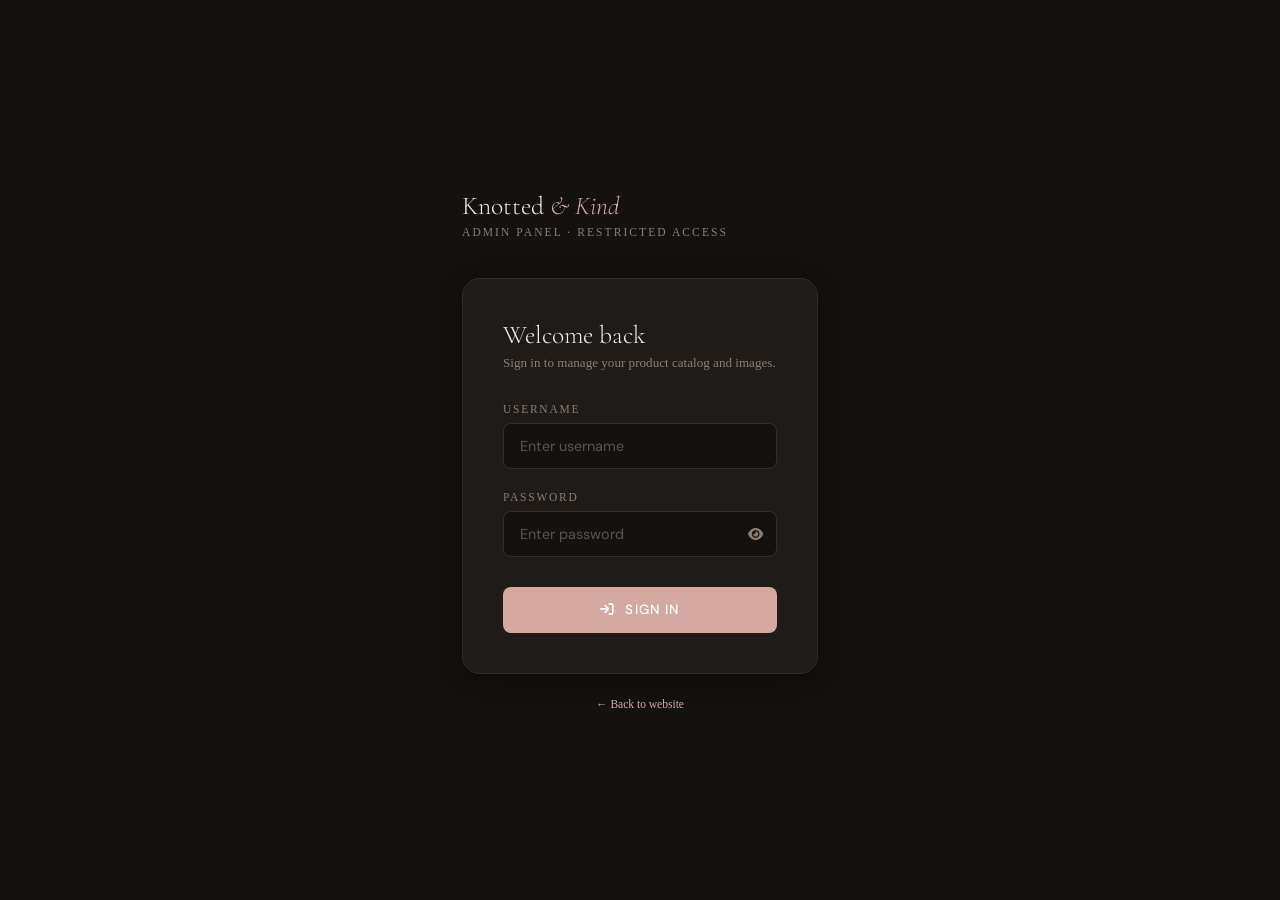
==== commit f8615709: "Latest changes of images, css and all updated" ====
--- a/admin.html
+++ b/admin.html
@@ -3,72 +3,49 @@
 <head>
   <!-- =============================================
        KNOTTED & KIND — Admin Panel (admin.html)
-       
-       🔒 This page is NOT linked anywhere on the website.
-       Access it directly at: yoursite.com/admin.html
-       Default login: admin / knotted2025
-       (Change credentials in admin.js → ADMIN_CONFIG)
+       🔒 Not linked anywhere on the public site.
+       Access: yoursite.com/admin.html
+       Default: admin / knotted2025
+       Change credentials in admin.js → ADMIN_CONFIG
        ============================================= -->
   <meta charset="UTF-8" />
   <meta name="viewport" content="width=device-width, initial-scale=1.0" />
-  <title>Admin Panel — Knotted & Kind</title>
-
-  <!-- Prevent search engines from indexing this page -->
+  <title>Admin — Knotted & Kind</title>
   <meta name="robots" content="noindex, nofollow" />
 
-  <!-- Font Awesome CDN -->
+  <!-- Font Awesome -->
   <link href="https://cdnjs.cloudflare.com/ajax/libs/font-awesome/6.5.0/css/all.min.css" rel="stylesheet" />
   <!-- Google Fonts -->
   <link href="https://fonts.googleapis.com/css2?family=Cormorant+Garamond:ital,wght@0,300;0,400;0,600;1,300;1,400&family=DM+Sans:wght@300;400;500&display=swap" rel="stylesheet" />
-  <!-- Admin Styles (separate CSS file) -->
-  <link rel="stylesheet" href="admin.css" />
+  <!-- Admin Styles -->
+  <link rel="stylesheet" href="css/admin.css" />
 </head>
 <body>
 
   <!-- =============================================
        LOGIN SCREEN
-       Shown by default; hidden after successful auth.
        ============================================= -->
   <div id="loginScreen">
     <div class="login-box">
-
-      <!-- Brand -->
       <div class="login-logo">Knotted <span>& Kind</span></div>
       <div class="login-subtitle">Admin Panel · Restricted Access</div>
 
-      <!-- Login Card -->
       <div class="login-card">
         <h2>Welcome back</h2>
-        <p>Sign in to manage your product catalog.</p>
+        <p>Sign in to manage your product catalog and images.</p>
 
         <form id="loginForm" novalidate>
-
-          <!-- Username -->
           <div class="admin-form-group">
             <label class="admin-label" for="adminUsername">Username</label>
-            <input
-              type="text"
-              id="adminUsername"
-              class="admin-input"
-              placeholder="Enter username"
-              autocomplete="username"
-              spellcheck="false"
-            />
+            <input type="text" id="adminUsername" class="admin-input" placeholder="Enter username" autocomplete="username" spellcheck="false" />
             <div class="input-hint" id="userError"></div>
           </div>
 
-          <!-- Password -->
           <div class="admin-form-group">
             <label class="admin-label" for="adminPassword">Password</label>
             <div class="password-wrap">
-              <input
-                type="password"
-                id="adminPassword"
-                class="admin-input"
-                placeholder="Enter password"
-                autocomplete="current-password"
-              />
-              <button type="button" class="toggle-pw" id="togglePassword" aria-label="Toggle password">
+              <input type="password" id="adminPassword" class="admin-input" placeholder="Enter password" autocomplete="current-password" />
+              <button type="button" class="toggle-pw" id="togglePassword" aria-label="Toggle password visibility">
                 <i class="fa-solid fa-eye"></i>
               </button>
             </div>
@@ -76,8 +53,7 @@
           </div>
 
           <button type="submit" class="btn-login">
-            <i class="fa-solid fa-arrow-right-to-bracket" style="margin-right:0.4rem;"></i>
-            Sign In
+            <i class="fa-solid fa-arrow-right-to-bracket" style="margin-right:0.4rem;"></i> Sign In
           </button>
         </form>
       </div>
@@ -91,25 +67,18 @@
 
   <!-- =============================================
        ADMIN APP SHELL
-       Hidden until login; shown via JS.
        ============================================= -->
   <div id="adminApp">
 
-    <!-- =========================================
-         SIDEBAR
-         ========================================= -->
+    <!-- SIDEBAR -->
     <aside class="admin-sidebar">
-
-      <!-- Logo -->
       <div class="sidebar-logo">
         <div class="sidebar-logo-text">Knotted <span>& Kind</span></div>
         <span class="sidebar-badge">Admin Dashboard</span>
       </div>
 
-      <!-- Navigation -->
       <nav class="sidebar-nav">
         <div class="sidebar-section-label">Manage</div>
-
         <a class="sidebar-link active" data-tab="products">
           <i class="fa-solid fa-box-open"></i>
           Products
@@ -117,71 +86,50 @@
         </a>
 
         <div class="sidebar-section-label" style="margin-top:0.5rem;">Tools</div>
-
         <a class="sidebar-link" id="btnExport">
-          <i class="fa-solid fa-download"></i>
-          Export JSON
+          <i class="fa-solid fa-download"></i> Export JSON
         </a>
-
         <a class="sidebar-link" id="btnImport">
-          <i class="fa-solid fa-upload"></i>
-          Import JSON
+          <i class="fa-solid fa-upload"></i> Import JSON
         </a>
-        <!-- Hidden file input for import -->
         <input type="file" id="importFileInput" accept=".json" style="display:none;" />
 
         <div class="sidebar-section-label" style="margin-top:0.5rem;">Site</div>
-
         <a class="sidebar-link" href="index.html" target="_blank">
-          <i class="fa-solid fa-arrow-up-right-from-square"></i>
-          View Website
+          <i class="fa-solid fa-arrow-up-right-from-square"></i> View Website
         </a>
-
         <a class="sidebar-link" href="products.html" target="_blank">
-          <i class="fa-solid fa-store"></i>
-          View Shop
+          <i class="fa-solid fa-store"></i> View Shop
         </a>
       </nav>
 
-      <!-- Footer / Logout -->
       <div class="sidebar-footer">
         <button class="btn-logout" id="btnLogout">
-          <i class="fa-solid fa-arrow-right-from-bracket"></i>
-          Log Out
+          <i class="fa-solid fa-arrow-right-from-bracket"></i> Log Out
         </button>
       </div>
     </aside>
 
 
-    <!-- =========================================
-         MAIN CONTENT
-         ========================================= -->
+    <!-- MAIN CONTENT -->
     <div class="admin-main">
 
       <!-- Top Bar -->
       <header class="admin-topbar">
         <div>
           <div class="topbar-title">Product Manager</div>
-          <div class="topbar-subtitle">Add, edit, reorder and manage your catalog</div>
+          <div class="topbar-subtitle">Add, edit, upload images, and manage your catalog</div>
         </div>
         <div class="topbar-actions">
-          <!-- Search -->
           <div style="position:relative;">
-            <i class="fa-solid fa-magnifying-glass" style="position:absolute; left:0.75rem; top:50%; transform:translateY(-50%); color:#8a7d72; font-size:0.8rem;"></i>
-            <input
-              type="search"
-              id="tableSearch"
-              placeholder="Search products..."
-              style="background:#1e1b18; border:1px solid #332e28; border-radius:0.5rem; padding:0.55rem 0.9rem 0.55rem 2.2rem; color:#f0ebe4; font-family:'DM Sans',sans-serif; font-size:0.82rem; outline:none; width:200px; transition:border-color 0.2s;"
-              onfocus="this.style.borderColor='#d4a9a0'"
-              onblur="this.style.borderColor='#332e28'"
-            />
-          </div>
-          <!-- Reset button -->
+            <i class="fa-solid fa-magnifying-glass" style="position:absolute;left:0.75rem;top:50%;transform:translateY(-50%);color:#8a7d72;font-size:0.8rem;"></i>
+            <input type="search" id="tableSearch" placeholder="Search products..."
+              style="background:#1e1b18;border:1px solid #332e28;border-radius:0.5rem;padding:0.55rem 0.9rem 0.55rem 2.2rem;color:#f0ebe4;font-family:'DM Sans',sans-serif;font-size:0.82rem;outline:none;width:200px;transition:border-color 0.2s;"
+              onfocus="this.style.borderColor='#d4a9a0'" onblur="this.style.borderColor='#332e28'" />
+          </div>
           <button class="btn-admin btn-admin-secondary" id="btnReset" title="Reset to default products">
             <i class="fa-solid fa-rotate-left"></i> Reset
           </button>
-          <!-- Add Product -->
           <button class="btn-admin btn-admin-primary" id="btnAddProduct">
             <i class="fa-solid fa-plus"></i> Add Product
           </button>
@@ -192,7 +140,7 @@
       <!-- Scrollable Content -->
       <div class="admin-content">
 
-        <!-- ── STATS ROW ── -->
+        <!-- STAT CARDS -->
         <div class="stats-row">
           <div class="stat-card accent1">
             <div class="stat-icon"><i class="fa-solid fa-box-open"></i></div>
@@ -216,14 +164,15 @@
           </div>
         </div>
 
-        <!-- ── PRODUCTS TABLE ── -->
+
+        <!-- PRODUCT TABLE -->
         <div id="panel-products" class="admin-panel">
           <div class="section-card">
             <div class="section-card-header">
               <span class="section-card-title">All Products</span>
-              <span style="font-size:0.75rem; color:#8a7d72;">
+              <span style="font-size:0.75rem;color:#8a7d72;">
                 <i class="fa-solid fa-grip-lines-vertical" style="margin-right:0.3rem;"></i>
-                Drag rows to reorder · Changes auto-save
+                Drag rows to reorder · All changes auto-save
               </span>
             </div>
             <div class="section-card-body" style="overflow-x:auto;">
@@ -241,21 +190,21 @@
                   </tr>
                 </thead>
                 <tbody id="productTableBody">
-                  <!-- Populated by admin.js -->
+                  <!-- Rendered by admin.js -->
                 </tbody>
               </table>
             </div>
           </div>
 
           <!-- Help text -->
-          <div style="font-size:0.75rem; color:#8a7d72; line-height:1.8; padding:0 0.2rem;">
-            <i class="fa-solid fa-circle-info" style="margin-right:0.3rem; color:#d4a9a0;"></i>
-            <strong style="color:#a89b8c;">Visible toggle</strong> — shows/hides the product on your shop page.
+          <div style="font-size:0.75rem;color:#8a7d72;line-height:1.8;padding:0 0.2rem;">
+            <i class="fa-solid fa-circle-info" style="margin-right:0.3rem;color:#d4a9a0;"></i>
+            <strong style="color:#a89b8c;">Images</strong> — upload from device or paste a Google Drive share link in each product's edit form.
+            &nbsp;·&nbsp;
+            <strong style="color:#a89b8c;">Visible</strong> — shows/hides on the shop page.
             &nbsp;·&nbsp;
             <i class="fa-solid fa-star" style="color:#d4b86a;"></i>
-            <strong style="color:#a89b8c;">Star</strong> — marks product as featured on the homepage.
-            &nbsp;·&nbsp;
-            All changes are saved instantly and reflected on your website without refreshing.
+            <strong style="color:#a89b8c;">Star</strong> — appears on homepage featured section.
           </div>
         </div>
 
@@ -273,19 +222,19 @@
       <!-- Modal Header -->
       <div class="modal-header">
         <span class="modal-title" id="modalTitle">Add New Product</span>
-        <button class="modal-close" id="btnCloseModal" aria-label="Close modal">
-          <i class="fa-solid fa-xmark"></i>
-        </button>
-      </div>
-
-      <!-- Modal Body: Product Form -->
+        <button class="modal-close" id="btnCloseModal" aria-label="Close"><i class="fa-solid fa-xmark"></i></button>
+      </div>
+
+      <!-- Modal Body -->
       <div class="modal-body">
         <form id="productForm" novalidate>
 
-          <!-- Hidden ID field for edits -->
+          <!-- Hidden fields -->
           <input type="hidden" id="hiddenProductId" />
-
-          <!-- Row 1: Name + Category -->
+          <input type="hidden" id="formBadge" />
+          <input type="hidden" id="formImageUrl" /><!-- stores final resolved image URL -->
+
+          <!-- ── Row 1: Name + Category ── -->
           <div class="form-row">
             <div class="form-group">
               <label for="formName">Product Name *</label>
@@ -302,62 +251,123 @@
             </div>
           </div>
 
-          <!-- Row 2: Price + Original Price -->
+          <!-- ── Row 2: Price + Original Price ── -->
           <div class="form-row">
             <div class="form-group">
               <label for="formPrice">Price (₹) *</label>
               <input type="number" id="formPrice" placeholder="e.g. 250" min="0" step="1" required />
             </div>
             <div class="form-group">
-              <label for="formOriginalPrice">Original Price (₹) <span style="opacity:0.5;">optional — shows strikethrough</span></label>
-              <input type="number" id="formOriginalPrice" placeholder="e.g. 350" min="0" step="1" />
-            </div>
-          </div>
-
-          <!-- Row 3: Description -->
+              <label for="formOriginalPrice">
+                Original Price (₹)
+                <span style="opacity:0.45;font-size:0.65rem;text-transform:none;letter-spacing:0;"> — shows strikethrough</span>
+              </label>
+              <input type="number" id="formOriginalPrice" placeholder="e.g. 350 (optional)" min="0" step="1" />
+            </div>
+          </div>
+
+          <!-- ── Row 3: Description ── -->
           <div class="form-row full">
             <div class="form-group">
               <label for="formDescription">Description *</label>
-              <textarea id="formDescription" placeholder="Short product description..." rows="3" required></textarea>
-            </div>
-          </div>
-
-          <!-- Row 4: WhatsApp Number -->
+              <textarea id="formDescription" rows="3" placeholder="Short product description..." required></textarea>
+            </div>
+          </div>
+
+          <!-- ── Row 4: WhatsApp Number ── -->
           <div class="form-row full">
             <div class="form-group">
-              <label for="formWaNumber">WhatsApp Number (with country code, no +)</label>
-              <input type="text" id="formWaNumber" placeholder="e.g. 919999999999" />
-            </div>
-          </div>
-
-          <!-- Emoji Picker -->
-          <div class="form-group" style="margin-bottom:1.2rem;">
-            <label>Product Emoji * <span id="emojiPreview" style="margin-left:0.5rem; font-size:1.2rem;"></span></label>
-            <input type="hidden" id="formEmoji" required />
-            <div class="emoji-picker-row" id="emojiPicker">
-              <!-- Populated by admin.js -->
-            </div>
-          </div>
-
-          <!-- Background Color Picker -->
-          <div class="form-group" style="margin-bottom:1.2rem;">
-            <label>Card Background Color *</label>
-            <input type="hidden" id="formBgClass" required />
-            <div class="color-picker-row" id="colorPicker">
-              <!-- Populated by admin.js -->
-            </div>
-          </div>
-
-          <!-- Badge Picker -->
-          <div class="form-group" style="margin-bottom:1.2rem;">
-            <label>Badge Label</label>
-            <input type="hidden" id="formBadge" />
-            <div class="badge-preview-row" id="badgePicker">
-              <!-- Populated by admin.js -->
-            </div>
-          </div>
-
-          <!-- Visibility + Featured Toggles -->
+              <label for="formWaNumber">
+                WhatsApp Number
+                <span style="opacity:0.45;font-size:0.65rem;text-transform:none;letter-spacing:0;"> — with country code, no + (e.g. 919824010313)</span>
+              </label>
+              <input type="text" id="formWaNumber" placeholder="919824010313" />
+            </div>
+          </div>
+
+          <!-- ══════════════════════════════════
+               PRODUCT IMAGE UPLOADER
+               Two tabs: Upload File | Link / Drive
+               ══════════════════════════════════ -->
+          <div class="form-row full" style="margin-bottom:0;">
+            <div class="form-group">
+              <label>Product Image</label>
+            </div>
+          </div>
+
+          <!-- Tab switcher -->
+          <div class="img-source-tabs">
+            <button type="button" class="img-tab-btn active" data-panel="panelUpload">
+              <i class="fa-solid fa-arrow-up-from-bracket"></i> Upload File
+            </button>
+            <button type="button" class="img-tab-btn" data-panel="panelUrlLink">
+              <i class="fa-solid fa-link"></i> Image URL / Drive Link
+            </button>
+          </div>
+
+          <!-- TAB A: Upload from device -->
+          <div class="img-tab-panel active" id="panelUpload">
+            <div class="img-dropzone" id="imgDropzone">
+              <!-- The actual file input sits invisibly over the entire zone -->
+              <input type="file" id="imgFileInput" accept="image/*" tabindex="-1" />
+              <span class="dropzone-icon"><i class="fa-solid fa-cloud-arrow-up"></i></span>
+              <p class="dropzone-title">Drag & drop your photo here</p>
+              <p class="dropzone-sub">or <span>click to browse</span> · JPG, PNG, WEBP, GIF</p>
+            </div>
+          </div>
+
+          <!-- TAB B: URL or Google Drive link -->
+          <div class="img-tab-panel" id="panelUrlLink">
+            <div class="img-url-panel">
+
+              <!-- URL input -->
+              <div class="img-url-input-wrap">
+                <input
+                  type="url"
+                  id="imgUrlInput"
+                  placeholder="https://... or Google Drive share link"
+                />
+                <button type="button" class="btn-url-apply" id="btnApplyUrl">Apply</button>
+              </div>
+
+              <!-- Google Drive helper -->
+              <div class="drive-helper">
+                <i class="fa-brands fa-google-drive"></i>
+                <strong style="color:#7aa8d4;">Google Drive:</strong>
+                Share your image (Anyone with the link → Viewer), then paste the link here.
+                It will be auto-converted to a direct embed URL.
+                <br/>
+                <span style="opacity:0.6;">Example: drive.google.com/file/d/<em>FILE_ID</em>/view?usp=sharing</span>
+              </div>
+
+            </div>
+          </div>
+
+          <!-- Image Preview (shown after any image is set) -->
+          <div class="img-preview-box" id="imgPreviewBox">
+            <img id="imgPreview" src="" alt="Product preview" />
+            <div class="img-preview-actions">
+              <span class="img-preview-label">
+                <i class="fa-solid fa-circle-check"></i>
+                <span class="img-preview-filename" id="imgFilename"></span>
+              </span>
+              <button type="button" class="btn-remove-img" id="btnRemoveImg">
+                <i class="fa-solid fa-xmark"></i> Remove
+              </button>
+            </div>
+          </div>
+
+          <!-- ── Badge Picker ── -->
+          <div class="form-row full" style="margin-top:1.4rem;">
+            <div class="form-group">
+              <label>Badge Label <span style="opacity:0.45;font-size:0.65rem;text-transform:none;letter-spacing:0;">(shown on the card image)</span></label>
+              <div class="badge-preview-row" id="badgePicker">
+                <!-- Built by admin.js -->
+              </div>
+            </div>
+          </div>
+
+          <!-- ── Toggles: Visible + Featured ── -->
           <div class="toggle-row">
             <div class="toggle-label">
               <strong>Visible on Shop</strong>
@@ -372,7 +382,7 @@
           <div class="toggle-row">
             <div class="toggle-label">
               <strong>Featured on Homepage</strong>
-              Show in the homepage featured products section
+              Show in the featured products section
             </div>
             <label class="visibility-toggle">
               <input type="checkbox" id="formFeatured" />
@@ -396,21 +406,10 @@
 
 
   <!-- =============================================
-       SCRIPTS (order matters)
-       1. products-data.js — shared data layer
-       2. admin.js          — admin panel logic
+       SCRIPTS
        ============================================= -->
-  <script src="products-data.js"></script>
-  <script src="admin.js"></script>
-
-  <!-- Update sidebar badge count after init -->
-  <script>
-    // Sync the sidebar product count badge whenever the page loads
-    document.addEventListener("DOMContentLoaded", () => {
-      const badge = document.getElementById("sidebarProductCount");
-      if (badge) badge.textContent = getProducts().length;
-    });
-  </script>
+  <script src="js/products-data.js"></script>
+  <script src="js/admin.js"></script>
 
 </body>
 </html>
--- a/css/admin.css
+++ b/css/admin.css
@@ -0,0 +1,792 @@
+/* ============================================================
+   KNOTTED & KIND — Admin Panel Styles (admin.css)
+   v2 — Image upload UI replaces emoji picker.
+   ============================================================ */
+
+/* ============================================================
+   1. DESIGN TOKENS
+   ============================================================ */
+:root {
+  --admin-bg:       #141210;
+  --admin-surface:  #1e1b18;
+  --admin-card:     #252118;
+  --admin-border:   #332e28;
+  --admin-hover:    #2e2920;
+  --admin-text:     #f0ebe4;
+  --admin-muted:    #8a7d72;
+  --admin-accent:   #d4a9a0;
+  --admin-accent2:  #b8c4b1;
+  --admin-danger:   #c97c6a;
+  --admin-success:  #7ab87a;
+  --admin-warning:  #d4b86a;
+  --admin-blue:     #7aa8d4;
+  --admin-radius:   0.75rem;
+  --admin-shadow:   0 4px 24px rgba(0,0,0,0.4);
+  --font-display:   'Cormorant Garamond', serif;
+  --font-body:      'DM Sans', sans-serif;
+  --font-mono:      'JetBrains Mono', 'Fira Code', monospace;
+}
+
+/* ============================================================
+   2. RESET
+   ============================================================ */
+*, *::before, *::after { box-sizing: border-box; margin: 0; padding: 0; }
+
+html, body { height: 100%; -webkit-font-smoothing: antialiased; }
+
+/* ============================================================
+   3. LOGIN SCREEN
+   ============================================================ */
+#loginScreen {
+  position: fixed;
+  inset: 0;
+  background: var(--admin-bg);
+  display: flex;
+  align-items: center;
+  justify-content: center;
+  z-index: 99999;
+}
+
+.login-box { width: 100%; max-width: 420px; padding: 2rem; }
+
+.login-logo {
+  font-family: var(--font-display);
+  font-size: 1.6rem;
+  font-weight: 300;
+  color: var(--admin-text);
+  margin-bottom: 0.3rem;
+}
+
+.login-logo span { color: var(--admin-accent); font-style: italic; }
+
+.login-subtitle {
+  font-size: 0.72rem;
+  letter-spacing: 0.18em;
+  text-transform: uppercase;
+  color: var(--admin-muted);
+  margin-bottom: 2.5rem;
+}
+
+.login-card {
+  background: var(--admin-surface);
+  border: 1px solid var(--admin-border);
+  border-radius: calc(var(--admin-radius) * 1.5);
+  padding: 2.5rem;
+  box-shadow: var(--admin-shadow);
+}
+
+.login-card h2 {
+  font-family: var(--font-display);
+  font-size: 1.6rem;
+  font-weight: 300;
+  color: var(--admin-text);
+  margin-bottom: 0.3rem;
+}
+
+.login-card p { font-size: 0.82rem; color: var(--admin-muted); margin-bottom: 2rem; }
+
+.admin-form-group { margin-bottom: 1.4rem; }
+
+.admin-label {
+  display: block;
+  font-size: 0.72rem;
+  letter-spacing: 0.15em;
+  text-transform: uppercase;
+  color: var(--admin-muted);
+  margin-bottom: 0.5rem;
+  font-weight: 500;
+}
+
+.admin-input {
+  width: 100%;
+  background: var(--admin-bg);
+  border: 1px solid var(--admin-border);
+  border-radius: 0.5rem;
+  padding: 0.8rem 1rem;
+  font-family: var(--font-body);
+  font-size: 0.9rem;
+  color: var(--admin-text);
+  transition: border-color 0.2s, box-shadow 0.2s;
+  outline: none;
+}
+
+.admin-input::placeholder { color: var(--admin-muted); opacity: 0.6; }
+.admin-input:focus { border-color: var(--admin-accent); box-shadow: 0 0 0 3px rgba(212,169,160,0.15); }
+.admin-input.error { border-color: var(--admin-danger); }
+
+.input-hint { font-size: 0.72rem; color: var(--admin-danger); margin-top: 0.4rem; display: none; }
+.input-hint.show { display: block; }
+
+.password-wrap { position: relative; }
+
+.toggle-pw {
+  position: absolute;
+  right: 0.9rem; top: 50%;
+  transform: translateY(-50%);
+  background: none; border: none;
+  color: var(--admin-muted);
+  cursor: pointer; font-size: 0.85rem;
+  transition: color 0.2s;
+}
+
+.toggle-pw:hover { color: var(--admin-text); }
+
+.btn-login {
+  width: 100%;
+  background: var(--admin-accent);
+  color: #fff;
+  border: none;
+  padding: 0.9rem;
+  border-radius: 0.5rem;
+  font-family: var(--font-body);
+  font-size: 0.84rem;
+  letter-spacing: 0.1em;
+  text-transform: uppercase;
+  cursor: pointer;
+  transition: background 0.2s, transform 0.15s;
+  font-weight: 500;
+  margin-top: 0.5rem;
+}
+
+.btn-login:hover { background: #c49590; transform: translateY(-1px); }
+
+.login-footer { margin-top: 1.5rem; font-size: 0.72rem; color: var(--admin-muted); text-align: center; }
+.login-footer a { color: var(--admin-accent); text-decoration: none; }
+
+/* ============================================================
+   4. ADMIN APP SHELL
+   ============================================================ */
+#adminApp { display: none; height: 100vh; background: var(--admin-bg); color: var(--admin-text); font-family: var(--font-body); font-weight: 300; overflow: hidden; }
+#adminApp.visible { display: flex; }
+
+/* ============================================================
+   5. SIDEBAR
+   ============================================================ */
+.admin-sidebar {
+  width: 240px;
+  background: var(--admin-surface);
+  border-right: 1px solid var(--admin-border);
+  display: flex; flex-direction: column;
+  flex-shrink: 0; overflow-y: auto;
+  transition: width 0.3s ease;
+}
+
+.sidebar-logo { padding: 1.8rem 1.5rem 1.2rem; border-bottom: 1px solid var(--admin-border); }
+
+.sidebar-logo-text { font-family: var(--font-display); font-size: 1.25rem; font-weight: 300; color: var(--admin-text); }
+.sidebar-logo-text span { color: var(--admin-accent); font-style: italic; }
+
+.sidebar-badge { font-size: 0.62rem; letter-spacing: 0.15em; text-transform: uppercase; color: var(--admin-muted); display: block; margin-top: 0.15rem; }
+
+.sidebar-nav { padding: 1rem 0; flex: 1; }
+
+.sidebar-section-label { font-size: 0.62rem; letter-spacing: 0.2em; text-transform: uppercase; color: var(--admin-muted); padding: 0.8rem 1.5rem 0.4rem; }
+
+.sidebar-link {
+  display: flex; align-items: center; gap: 0.75rem;
+  padding: 0.7rem 1.5rem;
+  font-size: 0.84rem;
+  color: var(--admin-muted);
+  cursor: pointer;
+  transition: all 0.2s;
+  border-left: 2px solid transparent;
+  text-decoration: none;
+}
+
+.sidebar-link:hover { color: var(--admin-text); background: var(--admin-hover); }
+.sidebar-link.active { color: var(--admin-accent); border-left-color: var(--admin-accent); background: rgba(212,169,160,0.08); }
+.sidebar-link i { width: 16px; text-align: center; font-size: 0.85rem; }
+
+.sidebar-link .badge-count {
+  margin-left: auto;
+  background: var(--admin-accent);
+  color: #fff;
+  font-size: 0.65rem;
+  padding: 0.15rem 0.5rem;
+  border-radius: 100px;
+  font-weight: 500;
+}
+
+.sidebar-footer { padding: 1.2rem 1.5rem; border-top: 1px solid var(--admin-border); }
+
+.btn-logout {
+  display: flex; align-items: center; gap: 0.6rem;
+  font-size: 0.8rem; color: var(--admin-muted);
+  background: none; border: none; cursor: pointer;
+  transition: color 0.2s; font-family: var(--font-body); padding: 0;
+}
+
+.btn-logout:hover { color: var(--admin-danger); }
+
+/* ============================================================
+   6. MAIN CONTENT
+   ============================================================ */
+.admin-main { flex: 1; display: flex; flex-direction: column; overflow: hidden; }
+
+.admin-topbar {
+  background: var(--admin-surface);
+  border-bottom: 1px solid var(--admin-border);
+  padding: 1rem 2rem;
+  display: flex; align-items: center; justify-content: space-between;
+  flex-shrink: 0; gap: 1rem; flex-wrap: wrap;
+}
+
+.topbar-title { font-family: var(--font-display); font-size: 1.5rem; font-weight: 300; color: var(--admin-text); }
+.topbar-subtitle { font-size: 0.75rem; color: var(--admin-muted); margin-top: 0.1rem; }
+.topbar-actions { display: flex; gap: 0.75rem; align-items: center; }
+
+.admin-content { flex: 1; overflow-y: auto; padding: 2rem; }
+
+/* ============================================================
+   7. STAT CARDS
+   ============================================================ */
+.stats-row { display: grid; grid-template-columns: repeat(auto-fit, minmax(180px,1fr)); gap: 1rem; margin-bottom: 2rem; }
+
+.stat-card {
+  background: var(--admin-card);
+  border: 1px solid var(--admin-border);
+  border-radius: var(--admin-radius);
+  padding: 1.4rem;
+  position: relative; overflow: hidden;
+}
+
+.stat-card::after {
+  content: ''; position: absolute;
+  top: 0; right: 0;
+  width: 60px; height: 60px;
+  border-radius: 0 var(--admin-radius) 0 60px;
+  opacity: 0.06;
+}
+
+.stat-card.accent1::after { background: var(--admin-accent); }
+.stat-card.accent2::after { background: var(--admin-accent2); }
+.stat-card.accent3::after { background: var(--admin-warning); }
+.stat-card.accent4::after { background: var(--admin-blue); }
+
+.stat-icon { font-size: 1.1rem; margin-bottom: 0.8rem; }
+.stat-card.accent1 .stat-icon { color: var(--admin-accent); }
+.stat-card.accent2 .stat-icon { color: var(--admin-accent2); }
+.stat-card.accent3 .stat-icon { color: var(--admin-warning); }
+.stat-card.accent4 .stat-icon { color: var(--admin-blue); }
+
+.stat-value { font-family: var(--font-display); font-size: 2.2rem; font-weight: 300; line-height: 1; color: var(--admin-text); margin-bottom: 0.3rem; }
+.stat-name  { font-size: 0.72rem; letter-spacing: 0.12em; text-transform: uppercase; color: var(--admin-muted); }
+
+/* ============================================================
+   8. PRODUCT TABLE
+   ============================================================ */
+.section-card { background: var(--admin-card); border: 1px solid var(--admin-border); border-radius: calc(var(--admin-radius)*1.2); overflow: hidden; margin-bottom: 1.5rem; }
+
+.section-card-header {
+  padding: 1.2rem 1.5rem;
+  border-bottom: 1px solid var(--admin-border);
+  display: flex; align-items: center; justify-content: space-between; gap: 1rem; flex-wrap: wrap;
+}
+
+.section-card-title { font-family: var(--font-display); font-size: 1.1rem; font-weight: 400; color: var(--admin-text); }
+.section-card-body  { padding: 0; }
+
+.admin-table { width: 100%; border-collapse: collapse; font-size: 0.84rem; }
+
+.admin-table th {
+  padding: 0.85rem 1.2rem;
+  font-size: 0.68rem; letter-spacing: 0.15em; text-transform: uppercase;
+  color: var(--admin-muted); font-weight: 500; text-align: left;
+  border-bottom: 1px solid var(--admin-border); white-space: nowrap;
+}
+
+.admin-table td {
+  padding: 0.9rem 1.2rem;
+  border-bottom: 1px solid rgba(51,46,40,0.5);
+  vertical-align: middle; color: var(--admin-text);
+}
+
+.admin-table tr:last-child td { border-bottom: none; }
+.admin-table tr:hover td { background: var(--admin-hover); }
+
+/* Product thumbnail in table — real photo */
+.table-product-preview { display: flex; align-items: center; gap: 0.9rem; }
+
+.table-img-thumb {
+  width: 48px; height: 48px;
+  border-radius: 0.5rem;
+  object-fit: cover;
+  flex-shrink: 0;
+  background: var(--admin-border);
+  border: 1px solid var(--admin-border);
+}
+
+/* Placeholder thumbnail when no image */
+.table-img-thumb-placeholder {
+  width: 48px; height: 48px;
+  border-radius: 0.5rem;
+  background: var(--admin-border);
+  display: flex; align-items: center; justify-content: center;
+  flex-shrink: 0;
+  border: 1px solid rgba(255,255,255,0.06);
+}
+
+.table-img-thumb-placeholder i { color: var(--admin-muted); font-size: 1rem; }
+
+.table-product-name { font-family: var(--font-display); font-size: 1rem; font-weight: 400; color: var(--admin-text); }
+.table-product-id   { font-size: 0.68rem; color: var(--admin-muted); font-family: var(--font-mono); }
+
+/* Visibility toggle */
+.visibility-toggle { position: relative; width: 40px; height: 22px; flex-shrink: 0; }
+.visibility-toggle input { opacity: 0; width: 0; height: 0; }
+
+.toggle-slider {
+  position: absolute; inset: 0;
+  background: var(--admin-border); border-radius: 100px;
+  cursor: pointer; transition: background 0.2s;
+}
+
+.toggle-slider::before {
+  content: ''; position: absolute;
+  width: 16px; height: 16px;
+  left: 3px; top: 3px;
+  background: var(--admin-muted); border-radius: 50%;
+  transition: transform 0.2s, background 0.2s;
+}
+
+.visibility-toggle input:checked + .toggle-slider { background: rgba(212,169,160,0.25); }
+.visibility-toggle input:checked + .toggle-slider::before { transform: translateX(18px); background: var(--admin-accent); }
+
+/* Category pill */
+.category-pill { font-size: 0.68rem; padding: 0.2rem 0.65rem; border-radius: 100px; font-weight: 500; letter-spacing: 0.06em; }
+.pill-baby        { background: rgba(212,169,160,0.15); color: var(--admin-accent); }
+.pill-accessories { background: rgba(184,196,177,0.15); color: var(--admin-accent2); }
+.pill-home        { background: rgba(212,184,106,0.12); color: var(--admin-warning); }
+
+/* Featured star */
+.featured-star { background: none; border: none; cursor: pointer; font-size: 1rem; color: var(--admin-border); transition: color 0.2s, transform 0.2s; padding: 0; }
+.featured-star:hover { transform: scale(1.2); }
+.featured-star.starred { color: var(--admin-warning); }
+
+/* Row action buttons */
+.btn-action {
+  background: none; border: 1px solid var(--admin-border);
+  color: var(--admin-muted); padding: 0.35rem 0.7rem;
+  border-radius: 0.4rem; font-size: 0.78rem; cursor: pointer;
+  transition: all 0.2s; font-family: var(--font-body);
+  display: inline-flex; align-items: center; gap: 0.35rem;
+}
+
+.btn-action:hover          { border-color: var(--admin-text); color: var(--admin-text); }
+.btn-action.btn-edit:hover { border-color: var(--admin-accent); color: var(--admin-accent); }
+.btn-action.btn-del:hover  { border-color: var(--admin-danger); color: var(--admin-danger); }
+
+.sort-handle { cursor: grab; color: var(--admin-border); font-size: 0.9rem; padding: 0 0.3rem; transition: color 0.2s; }
+.sort-handle:hover  { color: var(--admin-muted); }
+.sort-handle:active { cursor: grabbing; }
+
+/* ============================================================
+   9. MODAL
+   ============================================================ */
+.admin-modal-overlay {
+  position: fixed; inset: 0;
+  background: rgba(0,0,0,0.7);
+  backdrop-filter: blur(4px);
+  z-index: 10000;
+  display: flex; align-items: center; justify-content: center;
+  padding: 1rem;
+  opacity: 0; pointer-events: none;
+  transition: opacity 0.25s ease;
+}
+
+.admin-modal-overlay.open { opacity: 1; pointer-events: all; }
+
+.admin-modal {
+  background: var(--admin-surface);
+  border: 1px solid var(--admin-border);
+  border-radius: calc(var(--admin-radius)*1.5);
+  width: 100%; max-width: 660px; max-height: 92vh;
+  overflow-y: auto;
+  box-shadow: 0 24px 80px rgba(0,0,0,0.6);
+  transform: translateY(20px) scale(0.98);
+  transition: transform 0.25s ease;
+}
+
+.admin-modal-overlay.open .admin-modal { transform: translateY(0) scale(1); }
+
+.modal-header {
+  padding: 1.5rem 2rem; border-bottom: 1px solid var(--admin-border);
+  display: flex; align-items: center; justify-content: space-between;
+  position: sticky; top: 0; background: var(--admin-surface); z-index: 2;
+}
+
+.modal-title { font-family: var(--font-display); font-size: 1.3rem; font-weight: 300; color: var(--admin-text); }
+
+.modal-close {
+  background: none; border: none; color: var(--admin-muted);
+  font-size: 1.1rem; cursor: pointer; transition: color 0.2s;
+  width: 30px; height: 30px; display: flex; align-items: center; justify-content: center;
+}
+
+.modal-close:hover { color: var(--admin-text); }
+
+.modal-body   { padding: 1.8rem 2rem; }
+.modal-footer { padding: 1.2rem 2rem; border-top: 1px solid var(--admin-border); display: flex; justify-content: flex-end; gap: 0.75rem; }
+
+/* Modal form rows */
+.form-row { display: grid; grid-template-columns: 1fr 1fr; gap: 1rem; margin-bottom: 1.2rem; }
+.form-row.full { grid-template-columns: 1fr; }
+
+.form-group { display: flex; flex-direction: column; gap: 0.4rem; }
+
+.form-group label { font-size: 0.72rem; letter-spacing: 0.12em; text-transform: uppercase; color: var(--admin-muted); font-weight: 500; }
+
+.form-group input,
+.form-group select,
+.form-group textarea {
+  background: var(--admin-bg); border: 1px solid var(--admin-border); border-radius: 0.5rem;
+  padding: 0.7rem 0.9rem; font-family: var(--font-body); font-size: 0.88rem;
+  color: var(--admin-text); transition: border-color 0.2s, box-shadow 0.2s; outline: none; width: 100%;
+}
+
+.form-group input::placeholder,
+.form-group textarea::placeholder { color: var(--admin-muted); opacity: 0.5; }
+
+.form-group input:focus,
+.form-group select:focus,
+.form-group textarea:focus { border-color: var(--admin-accent); box-shadow: 0 0 0 3px rgba(212,169,160,0.12); }
+
+.form-group select option { background: var(--admin-surface); }
+.form-group textarea { resize: vertical; min-height: 90px; }
+
+/* ============================================================
+   10. IMAGE UPLOADER — the key new component
+   ============================================================ */
+
+/* Tab switcher: Upload File vs Paste Link */
+.img-source-tabs {
+  display: flex;
+  gap: 0;
+  border: 1px solid var(--admin-border);
+  border-radius: 0.5rem;
+  overflow: hidden;
+  margin-bottom: 1rem;
+}
+
+.img-tab-btn {
+  flex: 1;
+  background: transparent;
+  border: none;
+  padding: 0.6rem 1rem;
+  font-family: var(--font-body);
+  font-size: 0.78rem;
+  letter-spacing: 0.08em;
+  text-transform: uppercase;
+  color: var(--admin-muted);
+  cursor: pointer;
+  transition: all 0.2s;
+  display: flex;
+  align-items: center;
+  justify-content: center;
+  gap: 0.4rem;
+  border-right: 1px solid var(--admin-border);
+}
+
+.img-tab-btn:last-child { border-right: none; }
+.img-tab-btn:hover  { color: var(--admin-text); background: var(--admin-hover); }
+.img-tab-btn.active { background: rgba(212,169,160,0.12); color: var(--admin-accent); }
+
+/* Tab panels */
+.img-tab-panel { display: none; }
+.img-tab-panel.active { display: block; }
+
+/* Drop zone */
+.img-dropzone {
+  border: 2px dashed var(--admin-border);
+  border-radius: var(--admin-radius);
+  padding: 2.5rem 1.5rem;
+  text-align: center;
+  cursor: pointer;
+  transition: border-color 0.2s, background 0.2s;
+  position: relative;
+}
+
+.img-dropzone:hover,
+.img-dropzone.drag-over {
+  border-color: var(--admin-accent);
+  background: rgba(212,169,160,0.06);
+}
+
+.img-dropzone input[type="file"] {
+  position: absolute;
+  inset: 0;
+  opacity: 0;
+  cursor: pointer;
+  width: 100%;
+  height: 100%;
+  /* Override modal form-group styling */
+  background: transparent !important;
+  border: none !important;
+  padding: 0 !important;
+  box-shadow: none !important;
+  border-radius: 0 !important;
+}
+
+.dropzone-icon {
+  font-size: 2.2rem;
+  color: var(--admin-muted);
+  margin-bottom: 0.8rem;
+  display: block;
+  transition: color 0.2s;
+}
+
+.img-dropzone:hover .dropzone-icon,
+.img-dropzone.drag-over .dropzone-icon { color: var(--admin-accent); }
+
+.dropzone-title {
+  font-size: 0.88rem;
+  color: var(--admin-text);
+  margin-bottom: 0.3rem;
+}
+
+.dropzone-sub {
+  font-size: 0.75rem;
+  color: var(--admin-muted);
+}
+
+.dropzone-sub span {
+  color: var(--admin-accent);
+  text-decoration: underline;
+}
+
+/* URL / Drive link input panel */
+.img-url-panel { display: flex; flex-direction: column; gap: 0.75rem; }
+
+.img-url-input-wrap { position: relative; }
+
+.img-url-input-wrap input {
+  background: var(--admin-bg);
+  border: 1px solid var(--admin-border);
+  border-radius: 0.5rem;
+  padding: 0.7rem 3rem 0.7rem 0.9rem;
+  font-family: var(--font-body);
+  font-size: 0.88rem;
+  color: var(--admin-text);
+  width: 100%;
+  outline: none;
+  transition: border-color 0.2s;
+}
+
+.img-url-input-wrap input:focus { border-color: var(--admin-accent); }
+.img-url-input-wrap input::placeholder { color: var(--admin-muted); opacity: 0.6; }
+
+.btn-url-apply {
+  position: absolute;
+  right: 0.5rem; top: 50%;
+  transform: translateY(-50%);
+  background: var(--admin-accent);
+  color: #fff; border: none;
+  border-radius: 0.35rem;
+  padding: 0.3rem 0.7rem;
+  font-size: 0.72rem;
+  cursor: pointer;
+  transition: background 0.2s;
+  font-family: var(--font-body);
+  letter-spacing: 0.04em;
+}
+
+.btn-url-apply:hover { background: #c49590; }
+
+/* Drive link helper text */
+.drive-helper {
+  font-size: 0.72rem;
+  color: var(--admin-muted);
+  background: rgba(122,168,212,0.08);
+  border: 1px solid rgba(122,168,212,0.2);
+  border-radius: 0.4rem;
+  padding: 0.6rem 0.9rem;
+  line-height: 1.6;
+}
+
+.drive-helper i { color: var(--admin-blue); margin-right: 0.35rem; }
+
+/* Image preview box */
+.img-preview-box {
+  margin-top: 1rem;
+  background: var(--admin-bg);
+  border: 1px solid var(--admin-border);
+  border-radius: var(--admin-radius);
+  overflow: hidden;
+  display: none; /* shown when image is set */
+  position: relative;
+}
+
+.img-preview-box.has-image { display: block; }
+
+.img-preview-box img {
+  width: 100%;
+  height: 200px;
+  object-fit: cover;
+  display: block;
+}
+
+.img-preview-actions {
+  display: flex;
+  align-items: center;
+  justify-content: space-between;
+  padding: 0.65rem 1rem;
+  background: var(--admin-card);
+  border-top: 1px solid var(--admin-border);
+}
+
+.img-preview-label {
+  font-size: 0.72rem;
+  color: var(--admin-muted);
+  display: flex;
+  align-items: center;
+  gap: 0.4rem;
+  overflow: hidden;
+}
+
+.img-preview-label i { color: var(--admin-success); flex-shrink: 0; }
+
+.img-preview-filename {
+  white-space: nowrap;
+  overflow: hidden;
+  text-overflow: ellipsis;
+  max-width: 240px;
+  font-family: var(--font-mono);
+  font-size: 0.7rem;
+}
+
+.btn-remove-img {
+  background: none;
+  border: 1px solid rgba(201,124,106,0.3);
+  color: var(--admin-danger);
+  padding: 0.25rem 0.65rem;
+  border-radius: 0.35rem;
+  font-size: 0.72rem;
+  cursor: pointer;
+  transition: all 0.2s;
+  font-family: var(--font-body);
+  display: flex; align-items: center; gap: 0.3rem;
+  white-space: nowrap;
+  flex-shrink: 0;
+}
+
+.btn-remove-img:hover { background: rgba(201,124,106,0.12); }
+
+/* Badge picker */
+.badge-preview-row { display: flex; gap: 0.5rem; flex-wrap: wrap; margin-top: 0.4rem; }
+
+.badge-opt {
+  padding: 0.3rem 0.8rem; border-radius: 100px;
+  font-size: 0.72rem; cursor: pointer;
+  border: 1px solid var(--admin-border);
+  color: var(--admin-muted);
+  transition: all 0.15s; font-weight: 500; letter-spacing: 0.06em;
+}
+
+.badge-opt.none-opt.active { background: var(--admin-border); color: var(--admin-text); border-color: var(--admin-text); }
+.badge-opt.hot-opt         { border-color: #d4a9a0; color: #d4a9a0; }
+.badge-opt.hot-opt.active  { background: #d4a9a0; color: #141210; }
+.badge-opt.new-opt         { border-color: #b8c4b1; color: #b8c4b1; }
+.badge-opt.new-opt.active  { background: #b8c4b1; color: #141210; }
+.badge-opt.sale-opt        { border-color: #d4b86a; color: #d4b86a; }
+.badge-opt.sale-opt.active { background: #d4b86a; color: #141210; }
+
+/* Toggle rows in modal */
+.toggle-row {
+  display: flex; align-items: center; gap: 1rem;
+  padding: 0.8rem 0; border-top: 1px solid var(--admin-border); margin-top: 0.5rem;
+}
+
+.toggle-label { font-size: 0.82rem; color: var(--admin-muted); flex: 1; }
+.toggle-label strong { display: block; color: var(--admin-text); font-weight: 400; }
+
+/* ============================================================
+   11. ADMIN BUTTONS
+   ============================================================ */
+.btn-admin {
+  padding: 0.65rem 1.3rem; border-radius: 0.5rem;
+  font-family: var(--font-body); font-size: 0.8rem; font-weight: 400;
+  letter-spacing: 0.06em; cursor: pointer; border: none;
+  transition: all 0.2s; display: inline-flex; align-items: center; gap: 0.4rem;
+}
+
+.btn-admin-primary   { background: var(--admin-accent); color: #fff; }
+.btn-admin-primary:hover { background: #c49590; transform: translateY(-1px); }
+
+.btn-admin-secondary { background: var(--admin-card); color: var(--admin-muted); border: 1px solid var(--admin-border); }
+.btn-admin-secondary:hover { color: var(--admin-text); border-color: var(--admin-muted); }
+
+.btn-admin-danger  { background: rgba(201,124,106,0.12); color: var(--admin-danger); border: 1px solid rgba(201,124,106,0.3); }
+.btn-admin-danger:hover { background: rgba(201,124,106,0.22); }
+
+.btn-admin-success { background: rgba(122,184,122,0.12); color: var(--admin-success); border: 1px solid rgba(122,184,122,0.3); }
+.btn-admin-success:hover { background: rgba(122,184,122,0.22); }
+
+/* ============================================================
+   12. CONFIRM DIALOG
+   ============================================================ */
+.confirm-dialog {
+  background: var(--admin-surface); border: 1px solid var(--admin-border);
+  border-radius: var(--admin-radius); padding: 2rem;
+  max-width: 380px; text-align: center;
+}
+
+.confirm-icon  { font-size: 2.5rem; margin-bottom: 1rem; }
+.confirm-title { font-family: var(--font-display); font-size: 1.3rem; color: var(--admin-text); margin-bottom: 0.5rem; }
+.confirm-msg   { font-size: 0.85rem; color: var(--admin-muted); margin-bottom: 1.5rem; }
+.confirm-actions { display: flex; gap: 0.75rem; justify-content: center; }
+
+/* ============================================================
+   13. ADMIN TOAST
+   ============================================================ */
+.admin-toast {
+  position: fixed; bottom: 2rem; right: 2rem;
+  background: var(--admin-surface); border: 1px solid var(--admin-border);
+  border-radius: 0.6rem; padding: 0.9rem 1.4rem;
+  font-size: 0.84rem; color: var(--admin-text);
+  z-index: 20000; box-shadow: var(--admin-shadow);
+  display: flex; align-items: center; gap: 0.6rem;
+  transform: translateY(20px); opacity: 0;
+  transition: all 0.3s ease; pointer-events: none;
+  max-width: 320px;
+}
+
+.admin-toast.show { opacity: 1; transform: translateY(0); }
+.admin-toast.toast-success i { color: var(--admin-success); }
+.admin-toast.toast-error   i { color: var(--admin-danger); }
+.admin-toast.toast-info    i { color: var(--admin-blue); }
+
+/* ============================================================
+   14. EMPTY STATE
+   ============================================================ */
+.admin-empty { text-align: center; padding: 4rem 2rem; color: var(--admin-muted); }
+.admin-empty i { font-size: 3rem; margin-bottom: 1rem; display: block; color: var(--admin-border); }
+.admin-empty p { font-family: var(--font-display); font-size: 1.1rem; }
+
+/* ============================================================
+   15. SCROLLBAR
+   ============================================================ */
+::-webkit-scrollbar { width: 6px; height: 6px; }
+::-webkit-scrollbar-track { background: var(--admin-bg); }
+::-webkit-scrollbar-thumb { background: var(--admin-border); border-radius: 3px; }
+::-webkit-scrollbar-thumb:hover { background: var(--admin-muted); }
+
+/* ============================================================
+   16. RESPONSIVE
+   ============================================================ */
+@media (max-width: 768px) {
+  .admin-sidebar { width: 200px; }
+  .admin-content { padding: 1.2rem; }
+  .form-row { grid-template-columns: 1fr; }
+  .stats-row { grid-template-columns: 1fr 1fr; }
+  .admin-table { font-size: 0.78rem; }
+  .admin-table td, .admin-table th { padding: 0.7rem 0.8rem; }
+}
+
+@media (max-width: 576px) {
+  .admin-sidebar { display: none; }
+  .admin-topbar  { padding: 1rem; }
+  .admin-content { padding: 1rem; }
+  .modal-body    { padding: 1.2rem; }
+  .stats-row     { grid-template-columns: 1fr; }
+  .topbar-actions { flex-wrap: wrap; }
+}
